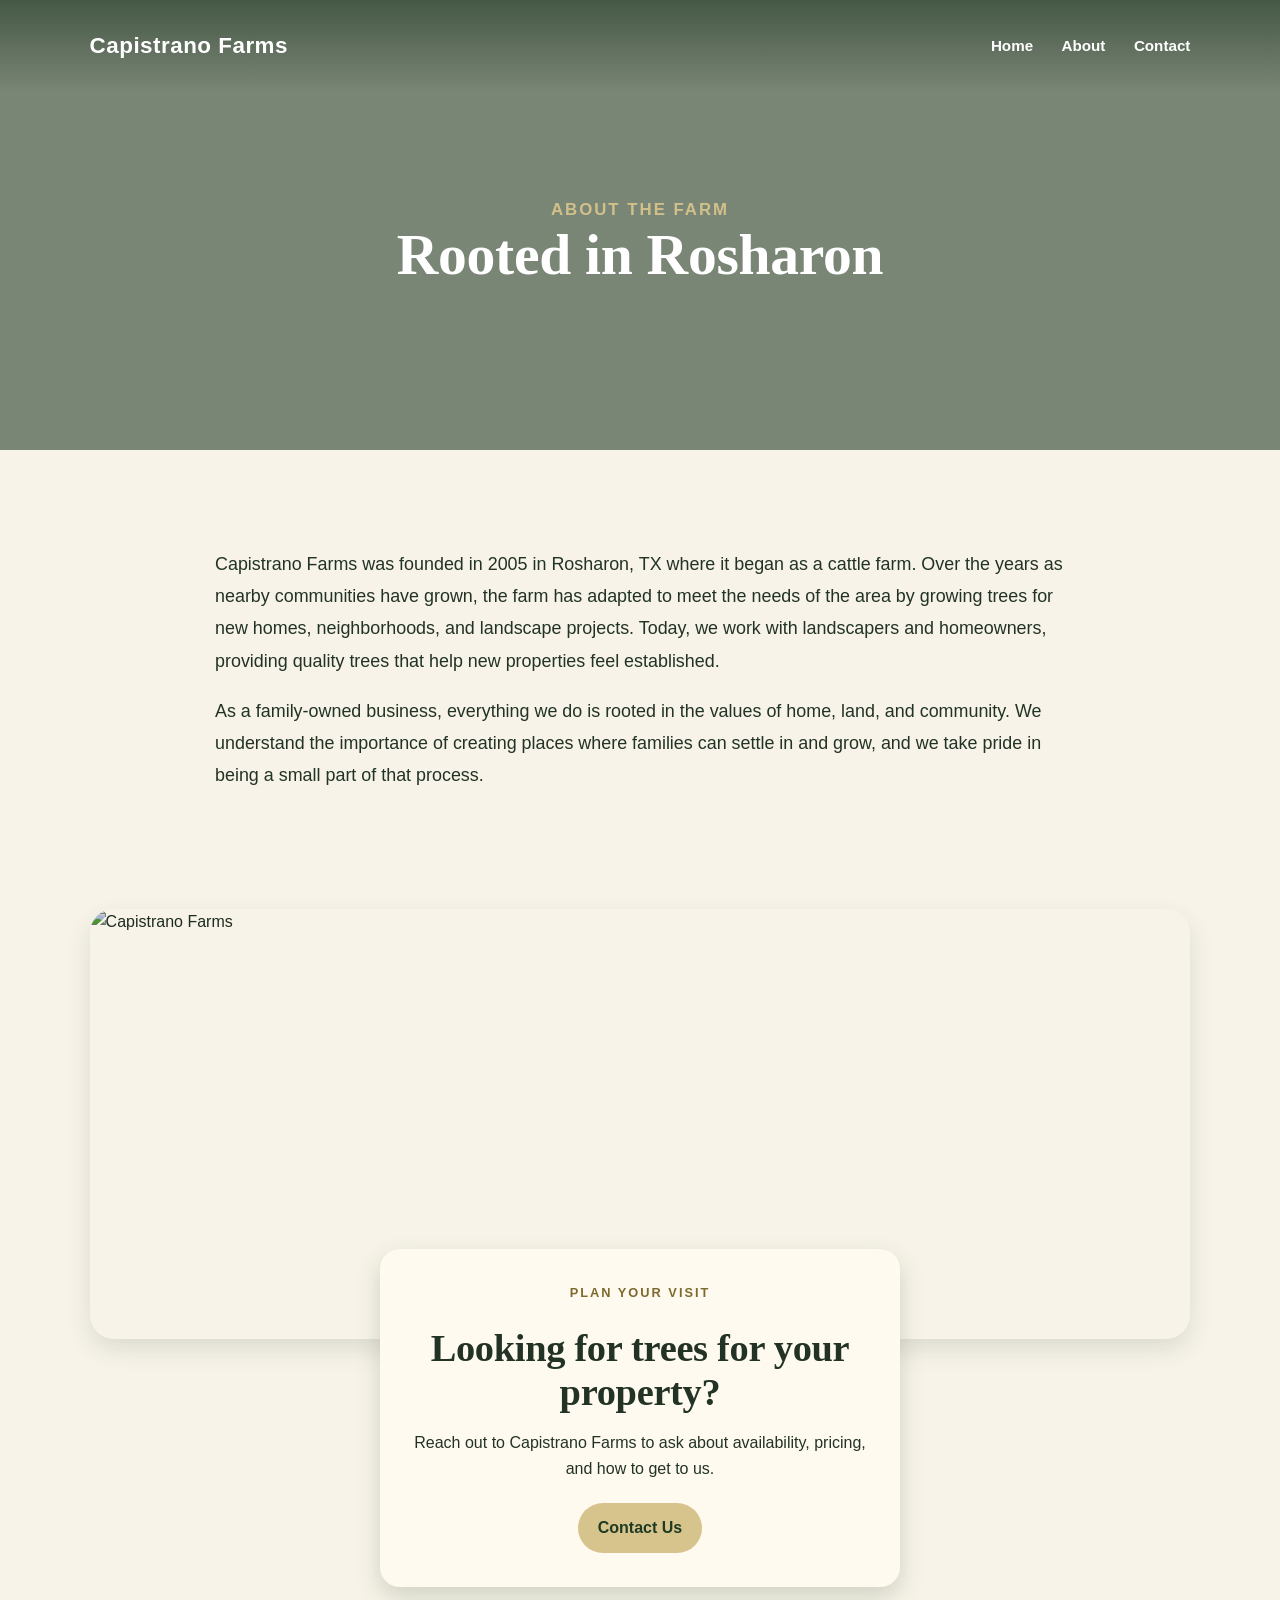
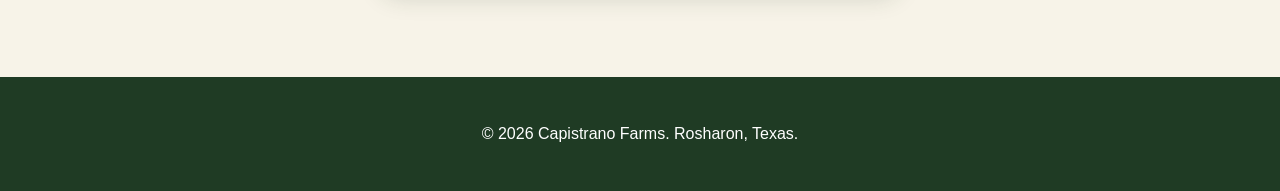
==== about.html @ 535dd47b "Addded pages and contact form" ====
<!doctype html>
<html lang="en">
  <head>
    <meta charset="UTF-8" />
    <meta name="viewport" content="width=device-width, initial-scale=1.0" />
    <title>Why Us | Capistrano Farms</title>
    <link rel="stylesheet" href="assets/css/style.css" />
  </head>

  <body>
    <section class="hero why-hero">
      <header class="site-header">
        <a href="index.html" class="logo">Capistrano Farms</a>

        <nav>
          <a href="index.html">Home</a>
          <a href="about.html">About</a>
          <a href="contact.html">Contact</a>
        </nav>
      </header>

      <div class="hero-content">
        <p class="eyebrow">About the Farm</p>
        <h1>Rooted in Rosharon</h1>
        <p></p>
      </div>
    </section>

    <section class="section">
      <div class="about-text">
        <p>
          Capistrano Farms was founded in 2005 in Rosharon, TX where it began as
          a cattle farm. Over the years as nearby communities have grown, the
          farm has adapted to meet the needs of the area by growing trees for
          new homes, neighborhoods, and landscape projects. Today, we work with
          landscapers and homeowners, providing quality trees that help new
          properties feel established.
        </p>

        <p>
          As a family-owned business, everything we do is rooted in the values
          of home, land, and community. We understand the importance of creating
          places where families can settle in and grow, and we take pride in
          being a small part of that process.
        </p>
      </div>
    </section>

    <section class="about-photo-cta">
      <img src="assets/images/B&B.jpg" alt="Capistrano Farms" />

      <div class="about-cta-card">
        <p class="eyebrow dark">Plan Your Visit</p>
        <h2>Looking for trees for your property?</h2>
        <p>
          Reach out to Capistrano Farms to ask about availability, pricing, and
          how to get to us.
        </p>
        <a href="contact.html" class="button primary">Contact Us</a>
      </div>
    </section>

    <footer>
      <p>© 2026 Capistrano Farms. Rosharon, Texas.</p>
    </footer>
  </body>
</html>
---- assets/css/style.css ----
* {
  box-sizing: border-box;
}

html {
  scroll-behavior: smooth;
}

body {
  margin: 0;
  font-family: "Inter", Arial, sans-serif;
  color: #223326;
  background: #f7f3e8;
  line-height: 1.6;
}

.site-header {
  position: absolute;
  top: 0;
  left: 0;
  width: 100%;
  z-index: 10;
  display: flex;
  justify-content: space-between;
  align-items: center;
  padding: 28px 7%;
  background: transparent;
}

.site-header::after {
  content: "";
  position: absolute;
  inset: 0;
  background: linear-gradient(rgba(18, 43, 23, 0.5), rgba(18, 43, 23, 0));
  z-index: -1;
}

.logo {
  color: white;
  text-decoration: none;
  font-size: 1.4rem;
  font-weight: 700;
  letter-spacing: 0.5px;
}

nav a {
  color: white;
  text-decoration: none;
  margin-left: 24px;
  font-weight: 700;
  font-size: 0.95rem;
}

nav a:hover {
  color: #d7c48c;
}

.hero {
  position: relative;
  min-height: 79vh;
  display: flex;
  justify-content: center;
  text-align: center;
  align-items: center;
  padding: 90px 7%;
  color: white;
  background:
    linear-gradient(90deg, rgba(18, 43, 23, 0.88), rgba(18, 43, 23, 0.55)),
    url("../images/Live\ Oak\ arch\ .jpg");
  background-size: cover;
  background-position: center;
}

.hero-content {
  max-width: 760px;
  margin: 0 auto;
}

.eyebrow {
  margin: 0 0 12px;
  text-transform: uppercase;
  letter-spacing: 2px;
  font-size: 0.8rem;
  font-weight: 800;
  color: #d7c48c;
}

.eyebrow.dark {
  color: #7d6a2e;
}

h1,
h2,
h3 {
  font-family: "Playfair Display", serif;
  line-height: 1.15;
  letter-spacing: -0.3px;
  margin-top: 0;
}

h1 {
  font-size: clamp(2.2rem, 5vw, 3.6rem);
  margin-bottom: 14px;
}

h2 {
  font-size: clamp(1.8rem, 3vw, 2.4rem);
  margin-bottom: 8px;
}

h3 {
  font-size: 1.25rem;
  color: #1f3b24;
}

.hero p {
  max-width: 520px;
  margin: 0 auto;
  font-size: 1.05rem;
  line-height: 1.5;
  opacity: 0.95;
}

.hero-buttons {
  display: flex;
  justify-content: center;
  flex-wrap: wrap;
  gap: 14px;
  margin-top: 28px;
}

.button {
  display: inline-block;
  padding: 12px 20px;
  border-radius: 999px;
  text-decoration: none;
  font-weight: 800;
  transition: 0.2s ease;
}

.button.primary {
  background: #d7c48c;
  color: #1f3b24;
}

.button.secondary {
  border: 2px solid white;
  color: white;
}

.button:hover {
  transform: translateY(-2px);
}

.section {
  padding: 80px 7%;
}

.section-intro {
  max-width: 640px;
  margin-bottom: 12px;
}

.cards {
  display: grid;
  grid-template-columns: repeat(3, 1fr);
  gap: 26px;
  margin-top: 40px;
}

.card {
  background: white;
  padding: 32px;
  border-radius: 18px;
  box-shadow: 0 18px 45px rgba(31, 59, 36, 0.12);
  border: 1px solid rgba(31, 59, 36, 0.08);
}

.card span {
  display: block;
  font-size: 2rem;
  margin-bottom: 14px;
}

.alt {
  background: #e7eadc;
}

.split {
  display: grid;
  grid-template-columns: 1fr 1fr;
  gap: 54px;
  align-items: center;
}

.checklist {
  list-style: none;
  margin: 0;
  background: white;
  padding: 34px;
  border-radius: 18px;
  box-shadow: 0 18px 45px rgba(31, 59, 36, 0.1);
}

.checklist li {
  margin-bottom: 16px;
  padding-left: 34px;
  position: relative;
  font-weight: 800;
}

.checklist li:last-child {
  margin-bottom: 0;
}

.checklist li::before {
  content: "✓";
  position: absolute;
  left: 0;
  top: -2px;
  width: 24px;
  height: 24px;
  background: #1f3b24;
  color: white;
  border-radius: 50%;
  text-align: center;
  font-size: 0.85rem;
}

.cta-banner {
  margin: 60px 4%;
  padding: 56px;
  border-radius: 24px;
  text-align: center;
  color: white;
  background: linear-gradient(135deg, #1f3b24, #375f3a);
}

.cta-banner p {
  margin-bottom: 26px;
}

.cta-banner h2 {
  color: white;
}

.contact {
  text-align: center;
}

.contact h2 {
  font-size: 3rem;
  margin-bottom: 10px;
}

.contact p {
  max-width: 700px;
  margin-left: auto;
  margin-right: auto;
}

.contact-box {
  display: inline-block;
  margin-top: 28px;
  padding: 32px 44px;
  background: white;
  border-radius: 18px;
  text-align: left;
  box-shadow: 0 18px 45px rgba(31, 59, 36, 0.12);
}

.contact-box p {
  margin: 10px 0;
}

footer {
  padding: 28px 7%;
  background: #1f3b24;
  color: white;
  text-align: center;
}

/*Contact Page */
.contact-hero {
  min-height: 65vh;
  display: flex;
  background:
    linear-gradient(rgba(18, 43, 23, 0.55), rgba(18, 43, 23, 0.55)),
    url("../images/Live\ Oak\ and\ Flowers.jpg");
  background-size: cover;
  background-position: center;
}

.contact-form {
  max-width: 620px;
  margin: 34px auto 0;
  padding: 32px;
  background: white;
  border-radius: 18px;
  text-align: left;
  box-shadow: 0 18px 45px rgba(31, 59, 36, 0.12);
}

.form-row {
  margin-bottom: 18px;
}

.form-row label {
  display: block;
  margin-bottom: 6px;
  font-weight: 700;
  color: #1f3b24;
}

.form-row input,
.form-row textarea {
  width: 100%;
  padding: 13px 14px;
  border: 1px solid rgba(31, 59, 36, 0.25);
  border-radius: 10px;
  font-family: inherit;
  font-size: 1rem;
}

.form-row input:focus,
.form-row textarea:focus {
  outline: none;
  border-color: #1f3b24;
}

/* Us Page */
.hero.why-hero {
  min-height: 50vh;
  padding: 120px 7% 70px;
  background:
    linear-gradient(rgba(18, 43, 23, 0.55), rgba(18, 43, 23, 0.55)),
    url("../images/Live\ Oak.jpg");
  background-size: cover;
  background-position: center;
}

.about-text {
  max-width: 850px;
  margin: 0 auto;
  text-align: left;
  font-size: 1.12rem;
  line-height: 1.8;
}

.about-photo-cta {
  margin: 20px 7% 90px;
  position: relative;
}

.about-photo-cta img {
  width: 100%;
  height: 430px;
  object-fit: cover;
  border-radius: 24px;
  display: block;
  box-shadow: 0 10px 25px rgba(31, 59, 36, 0.12);
  filter: brightness(0.85) saturate(0.95);
}

.about-cta-card {
  max-width: 520px;
  margin: -90px auto 0;
  position: relative;
  padding: 34px;
  background: #fffaf0;
  border-radius: 20px;
  text-align: center;
  box-shadow: 0 10px 25px rgba(31, 59, 36, 0.18);
}

.about-cta-card h2 {
  margin-bottom: 10px;
}

.about-cta-card p {
  margin-bottom: 22px;
}

@media (max-width: 800px) {
  /* Layout */
  .site-header {
    flex-direction: column;
    gap: 14px;
  }

  nav a {
    margin: 0 8px;
  }

  .hero {
    min-height: auto;
    padding: 80px 7%;
  }

  .cards,
  .split {
    grid-template-columns: 1fr;
  }

  .cta-banner {
    margin: 0;
    border-radius: 0;
    padding: 48px 7%;
  }

  .contact-box {
    width: 100%;
  }

  .about-photo-cta img {
    height: 320px;
  }

  .about-cta-card {
    margin-top: -60px;
    padding: 28px;
  }

  /* Typography */
  h1 {
    font-size: 2.4rem;
  }

  .hero p {
    font-size: 1rem;
  }

  .section-intro {
    font-size: 1rem;
  }

  /* Spacing */
  .hero-buttons {
    margin-top: 24px;
  }

  .section {
    padding: 60px 7%;
  }
}
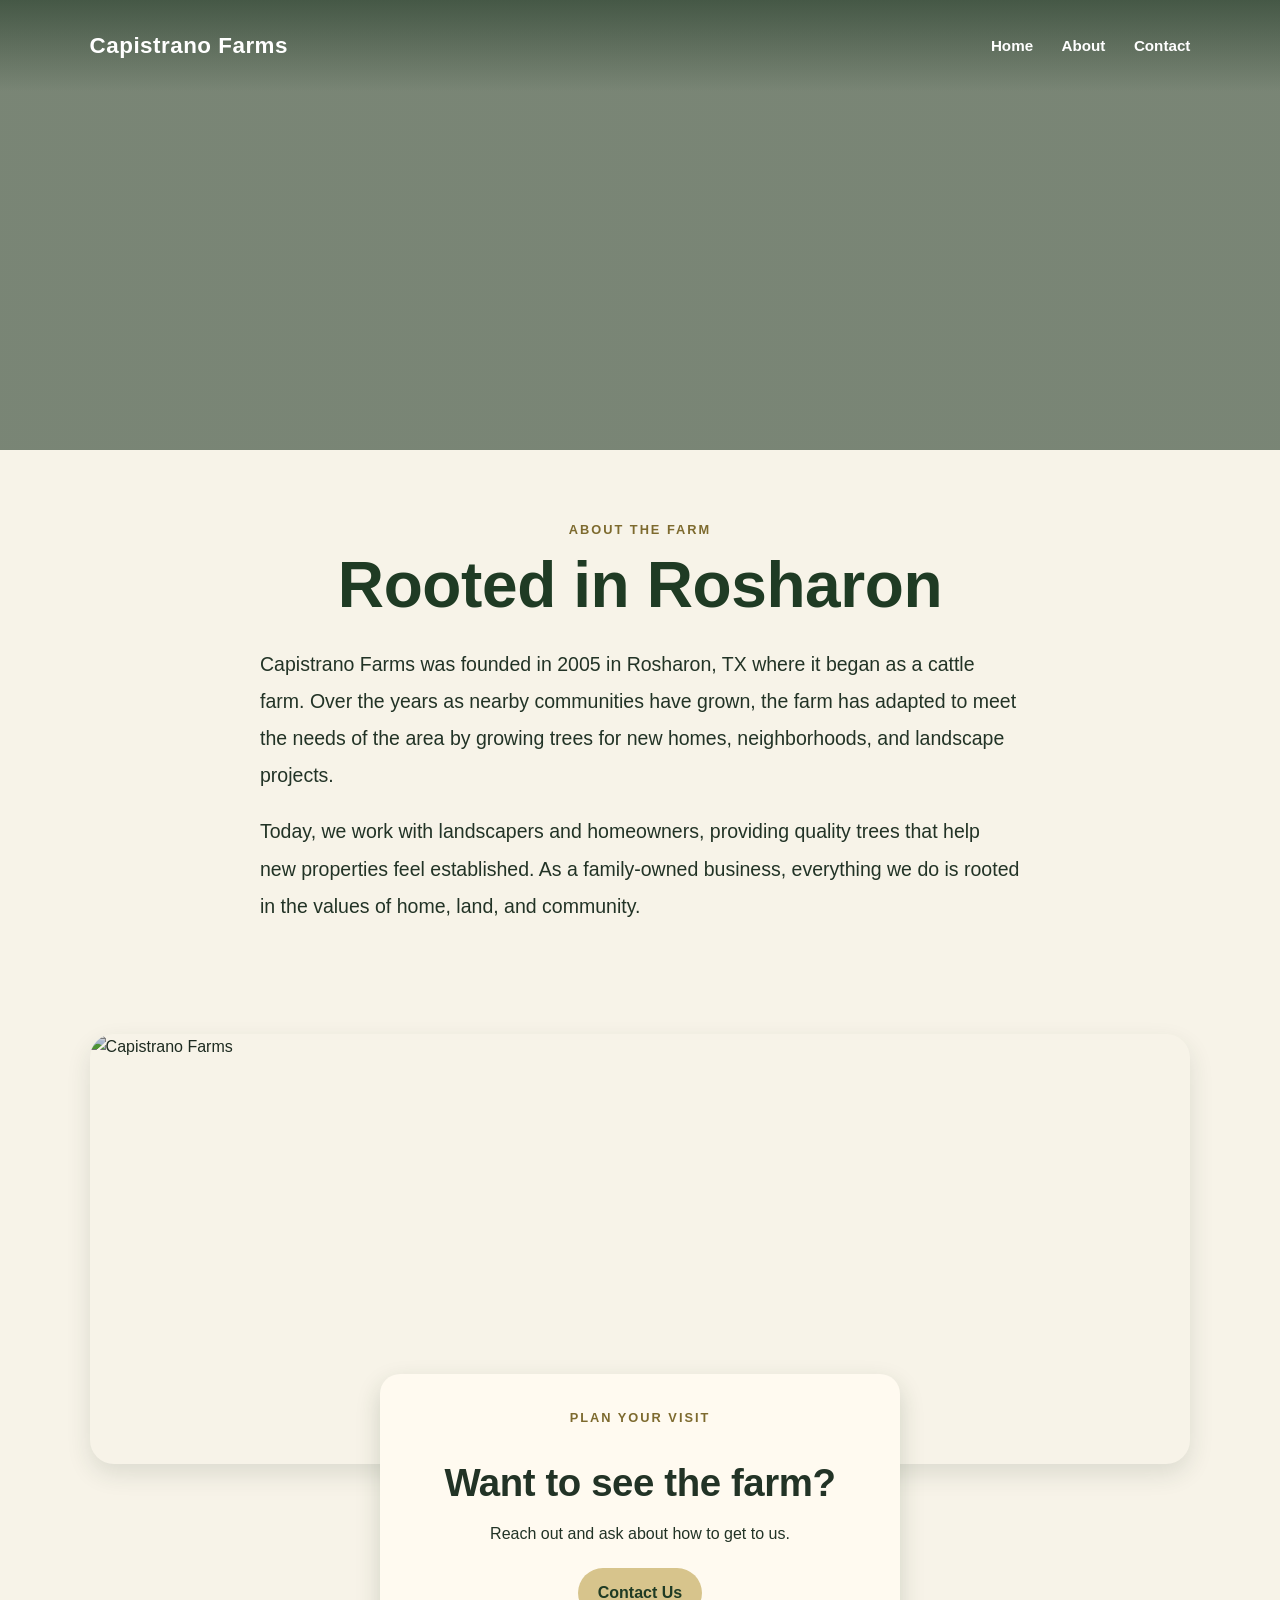
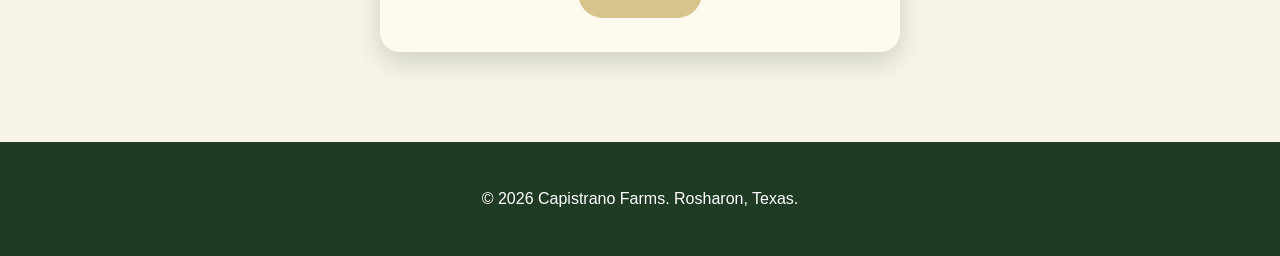
==== commit 5bbebe44: "Fixed pages and mobil" ====
--- a/about.html
+++ b/about.html
@@ -18,30 +18,26 @@
           <a href="contact.html">Contact</a>
         </nav>
       </header>
-
-      <div class="hero-content">
-        <p class="eyebrow">About the Farm</p>
-        <h1>Rooted in Rosharon</h1>
-        <p></p>
-      </div>
     </section>
 
-    <section class="section">
+    <section class="section about-intro">
+      <p class="eyebrow dark">About the Farm</p>
+
+      <h1>Rooted in Rosharon</h1>
+
       <div class="about-text">
         <p>
           Capistrano Farms was founded in 2005 in Rosharon, TX where it began as
           a cattle farm. Over the years as nearby communities have grown, the
           farm has adapted to meet the needs of the area by growing trees for
-          new homes, neighborhoods, and landscape projects. Today, we work with
-          landscapers and homeowners, providing quality trees that help new
-          properties feel established.
+          new homes, neighborhoods, and landscape projects.
         </p>
 
         <p>
-          As a family-owned business, everything we do is rooted in the values
-          of home, land, and community. We understand the importance of creating
-          places where families can settle in and grow, and we take pride in
-          being a small part of that process.
+          Today, we work with landscapers and homeowners, providing quality
+          trees that help new properties feel established. As a family-owned
+          business, everything we do is rooted in the values of home, land, and
+          community.
         </p>
       </div>
     </section>
@@ -51,11 +47,8 @@
 
       <div class="about-cta-card">
         <p class="eyebrow dark">Plan Your Visit</p>
-        <h2>Looking for trees for your property?</h2>
-        <p>
-          Reach out to Capistrano Farms to ask about availability, pricing, and
-          how to get to us.
-        </p>
+        <h2>Want to see the farm?</h2>
+        <p>Reach out and ask about how to get to us.</p>
         <a href="contact.html" class="button primary">Contact Us</a>
       </div>
     </section>
--- a/assets/css/style.css
+++ b/assets/css/style.css
@@ -57,22 +57,19 @@
 
 .hero {
   position: relative;
-  min-height: 79vh;
-  display: flex;
-  justify-content: center;
-  text-align: center;
-  align-items: center;
-  padding: 90px 7%;
+  height: 20vh;
+  min-height: 180px;
+  padding: 0 7%;
   color: white;
   background:
-    linear-gradient(90deg, rgba(18, 43, 23, 0.88), rgba(18, 43, 23, 0.55)),
-    url("../images/Live\ Oak\ arch\ .jpg");
+    linear-gradient(rgba(18, 43, 23, 0.25), rgba(18, 43, 23, 0.25)),
+    url("../images/Live Oak arch .jpg");
   background-size: cover;
-  background-position: center;
+  background-position: center 85%;
 }
 
 .hero-content {
-  max-width: 760px;
+  max-width: 860px;
   margin: 0 auto;
 }
 
@@ -92,15 +89,15 @@
 h1,
 h2,
 h3 {
-  font-family: "Playfair Display", serif;
+  font-family: "Inter", Arial, sans-serif;
   line-height: 1.15;
-  letter-spacing: -0.3px;
-  margin-top: 0;
+  letter-spacing: -0.4px;
+  font-weight: 800;
 }
 
 h1 {
-  font-size: clamp(2.2rem, 5vw, 3.6rem);
-  margin-bottom: 14px;
+  font-size: clamp(3.4rem, 6vw, 5.8rem);
+  margin-bottom: 18px;
 }
 
 h2 {
@@ -114,11 +111,10 @@
 }
 
 .hero p {
-  max-width: 520px;
+  max-width: 680px;
   margin: 0 auto;
-  font-size: 1.05rem;
-  line-height: 1.5;
-  opacity: 0.95;
+  font-size: 1.15rem;
+  line-height: 1.6;
 }
 
 .hero-buttons {
@@ -228,7 +224,7 @@
 }
 
 .cta-banner {
-  margin: 60px 4%;
+  margin: 20px 4% 40px;
   padding: 56px;
   border-radius: 24px;
   text-align: center;
@@ -278,6 +274,34 @@
   background: #1f3b24;
   color: white;
   text-align: center;
+}
+
+.nursery-intro {
+  padding: 64px 7% 70px;
+  text-align: center;
+  background: #f7f3e8;
+}
+
+.nursery-intro h1 {
+  max-width: 760px;
+  margin: 0 auto 18px;
+  font-size: clamp(2.5rem, 5vw, 4.2rem);
+  color: #1f3b24;
+}
+
+.nursery-intro p {
+  max-width: 680px;
+  margin: 0 auto;
+  font-size: 1.05rem;
+}
+
+.nursery-intro .hero-buttons {
+  margin-top: 28px;
+}
+
+.dark-button {
+  border: 2px solid #1f3b24;
+  color: #1f3b24;
 }
 
 /*Contact Page */
@@ -328,23 +352,18 @@
   border-color: #1f3b24;
 }
 
-/* Us Page */
+/* About Page */
 .hero.why-hero {
   min-height: 50vh;
+  display: flex;
+  align-items: center;
+  justify-content: center;
   padding: 120px 7% 70px;
   background:
     linear-gradient(rgba(18, 43, 23, 0.55), rgba(18, 43, 23, 0.55)),
     url("../images/Live\ Oak.jpg");
   background-size: cover;
   background-position: center;
-}
-
-.about-text {
-  max-width: 850px;
-  margin: 0 auto;
-  text-align: left;
-  font-size: 1.12rem;
-  line-height: 1.8;
 }
 
 .about-photo-cta {
@@ -381,20 +400,93 @@
   margin-bottom: 22px;
 }
 
-@media (max-width: 800px) {
-  /* Layout */
+.about-intro {
+  text-align: center;
+  padding: 70px 7%;
+}
+
+.about-intro h1 {
+  margin: 10px 0 26px;
+  color: #1f3b24;
+  font-size: clamp(2.8rem, 5vw, 4.6rem);
+  line-height: 1.05;
+}
+
+.about-text {
+  max-width: 760px;
+  margin: 0 auto;
+  text-align: left;
+  font-size: 1.22rem;
+  line-height: 1.9;
+}
+
+@media (max-width: 600px) {
   .site-header {
-    flex-direction: column;
-    gap: 14px;
+    padding: 18px 5%;
+    gap: 10px;
+  }
+
+  .logo {
+    font-size: 1.4rem;
+  }
+
+  nav {
+    display: flex;
+    justify-content: center;
+    gap: 18px;
+    flex-wrap: wrap;
   }
 
   nav a {
-    margin: 0 8px;
+    margin: 0;
+    font-size: 0.9rem;
   }
 
   .hero {
-    min-height: auto;
-    padding: 80px 7%;
+    height: 28vh;
+    min-height: 220px;
+    padding: 0 6%;
+    background-position: center;
+  }
+
+  .eyebrow {
+    font-size: 0.7rem;
+    letter-spacing: 3px;
+    margin-bottom: 10px;
+  }
+
+  h1 {
+    font-size: 2.7rem;
+    line-height: 1;
+  }
+
+  .hero p {
+    max-width: 340px;
+    font-size: 1.05rem;
+    line-height: 1.45;
+  }
+
+  .hero-buttons {
+    flex-direction: row;
+    justify-content: center;
+    gap: 12px;
+    margin-top: 28px;
+  }
+
+  .button {
+    width: auto;
+    max-width: none;
+    padding: 12px 18px;
+    font-size: 0.9rem;
+    text-align: center;
+  }
+
+  .section {
+    padding: 56px 7%;
+  }
+
+  h2 {
+    font-size: 2.35rem;
   }
 
   .cards,
@@ -402,44 +494,14 @@
     grid-template-columns: 1fr;
   }
 
-  .cta-banner {
-    margin: 0;
-    border-radius: 0;
-    padding: 48px 7%;
-  }
-
+  .cards {
+    gap: 18px;
+  }
+
+  .card,
+  .checklist,
+  .contact-form,
   .contact-box {
-    width: 100%;
-  }
-
-  .about-photo-cta img {
-    height: 320px;
-  }
-
-  .about-cta-card {
-    margin-top: -60px;
-    padding: 28px;
-  }
-
-  /* Typography */
-  h1 {
-    font-size: 2.4rem;
-  }
-
-  .hero p {
-    font-size: 1rem;
-  }
-
-  .section-intro {
-    font-size: 1rem;
-  }
-
-  /* Spacing */
-  .hero-buttons {
-    margin-top: 24px;
-  }
-
-  .section {
-    padding: 60px 7%;
-  }
-}
+    padding: 24px;
+  }
+}
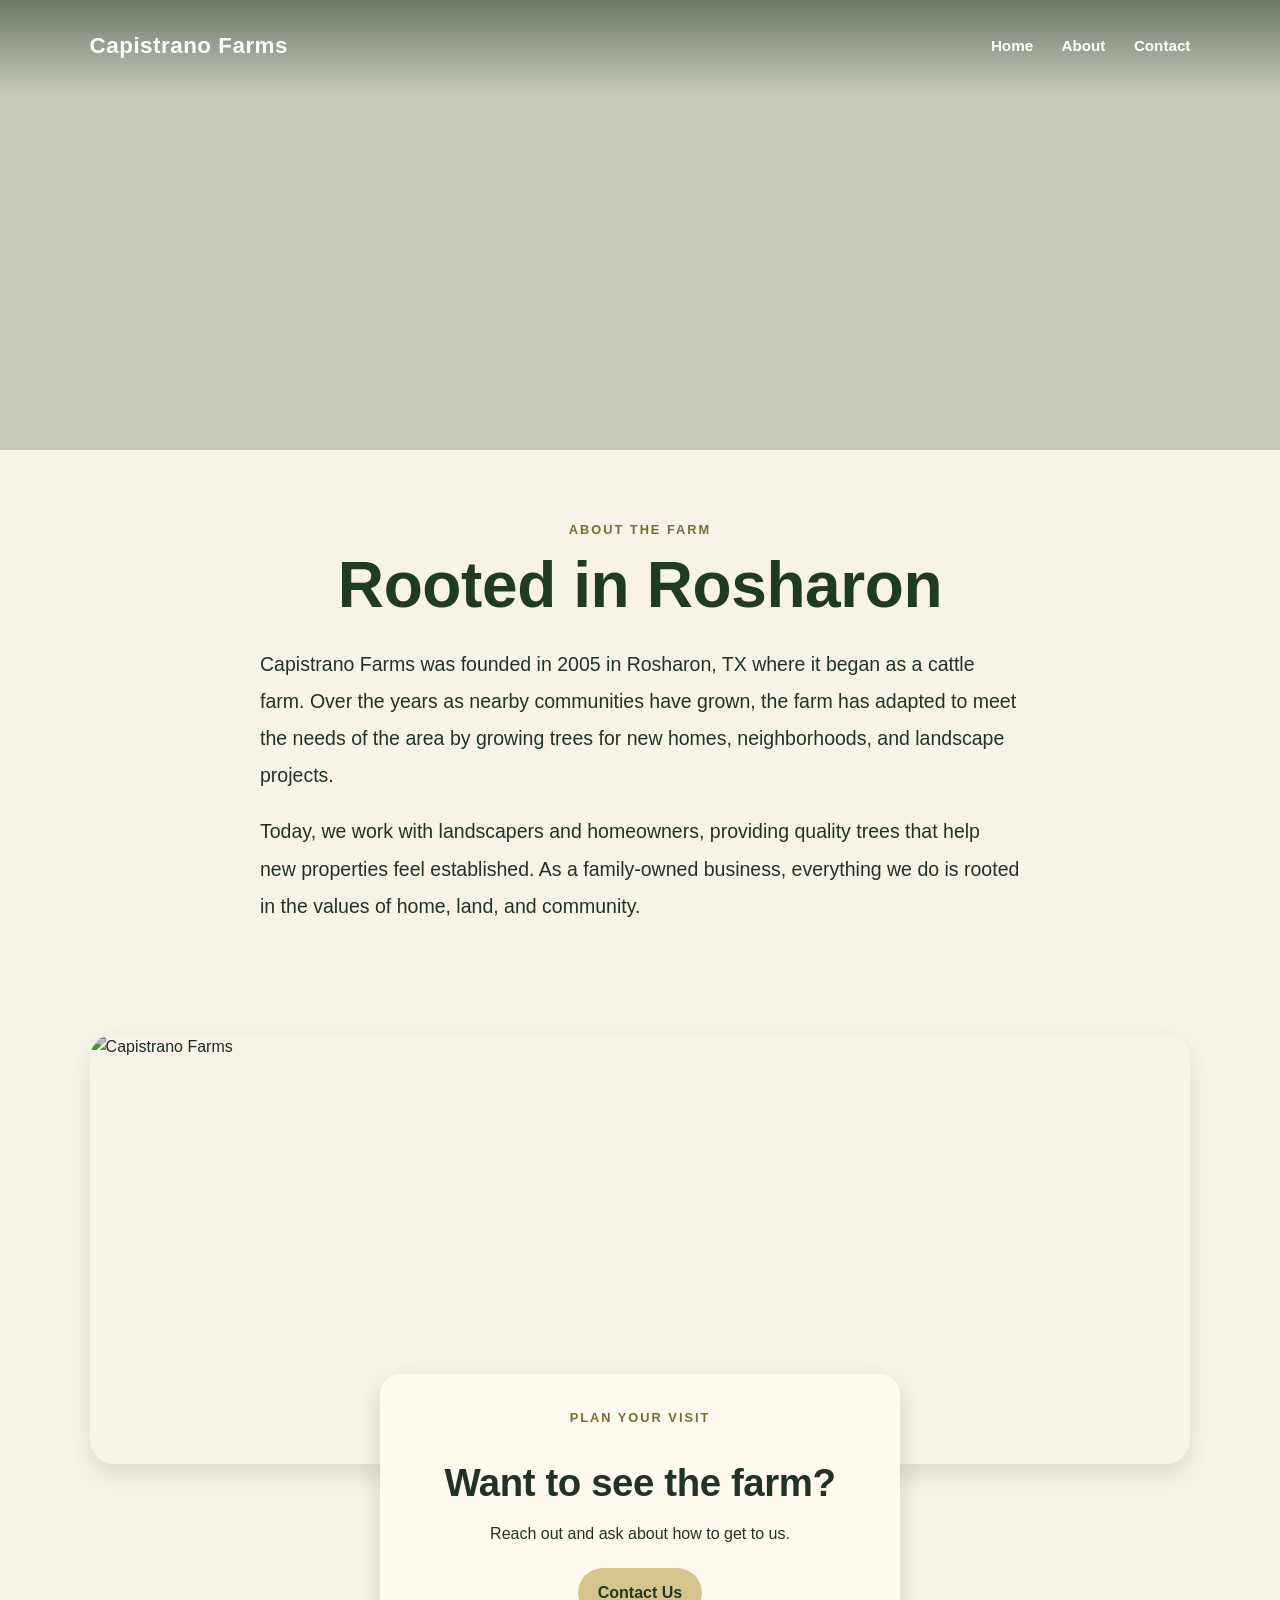
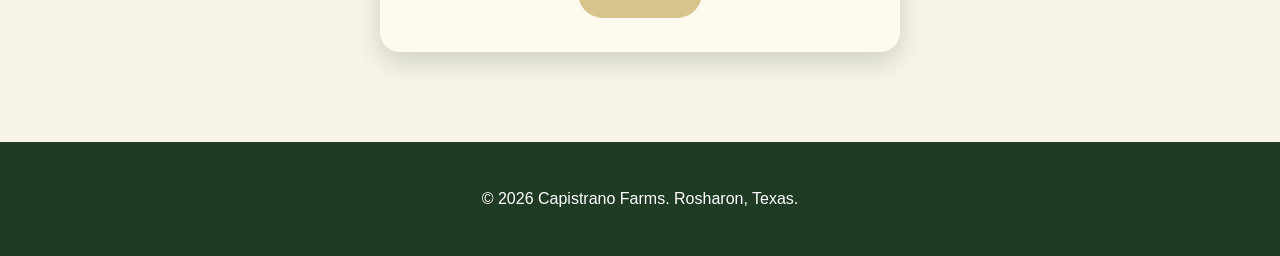
==== commit db8ce932: "added canonical tags" ====
--- a/about.html
+++ b/about.html
@@ -4,6 +4,8 @@
     <meta charset="UTF-8" />
     <meta name="viewport" content="width=device-width, initial-scale=1.0" />
     <title>Why Us | Capistrano Farms</title>
+    <link rel="canonical" href="https://capistranofarm.com/about.html" />
+    <meta property="og:url" content="https://capistranofarm.com/about.html" />
     <link rel="stylesheet" href="assets/css/style.css" />
   </head>
 
--- a/assets/css/style.css
+++ b/assets/css/style.css
@@ -309,7 +309,7 @@
   min-height: 65vh;
   display: flex;
   background:
-    linear-gradient(rgba(18, 43, 23, 0.55), rgba(18, 43, 23, 0.55)),
+    linear-gradient(rgba(18, 43, 23, 0.22), rgba(18, 43, 23, 0.22)),
     url("../images/Live\ Oak\ and\ Flowers.jpg");
   background-size: cover;
   background-position: center;
@@ -360,7 +360,7 @@
   justify-content: center;
   padding: 120px 7% 70px;
   background:
-    linear-gradient(rgba(18, 43, 23, 0.55), rgba(18, 43, 23, 0.55)),
+    linear-gradient(rgba(18, 43, 23, 0.22), rgba(18, 43, 23, 0.22)),
     url("../images/Live\ Oak.jpg");
   background-size: cover;
   background-position: center;
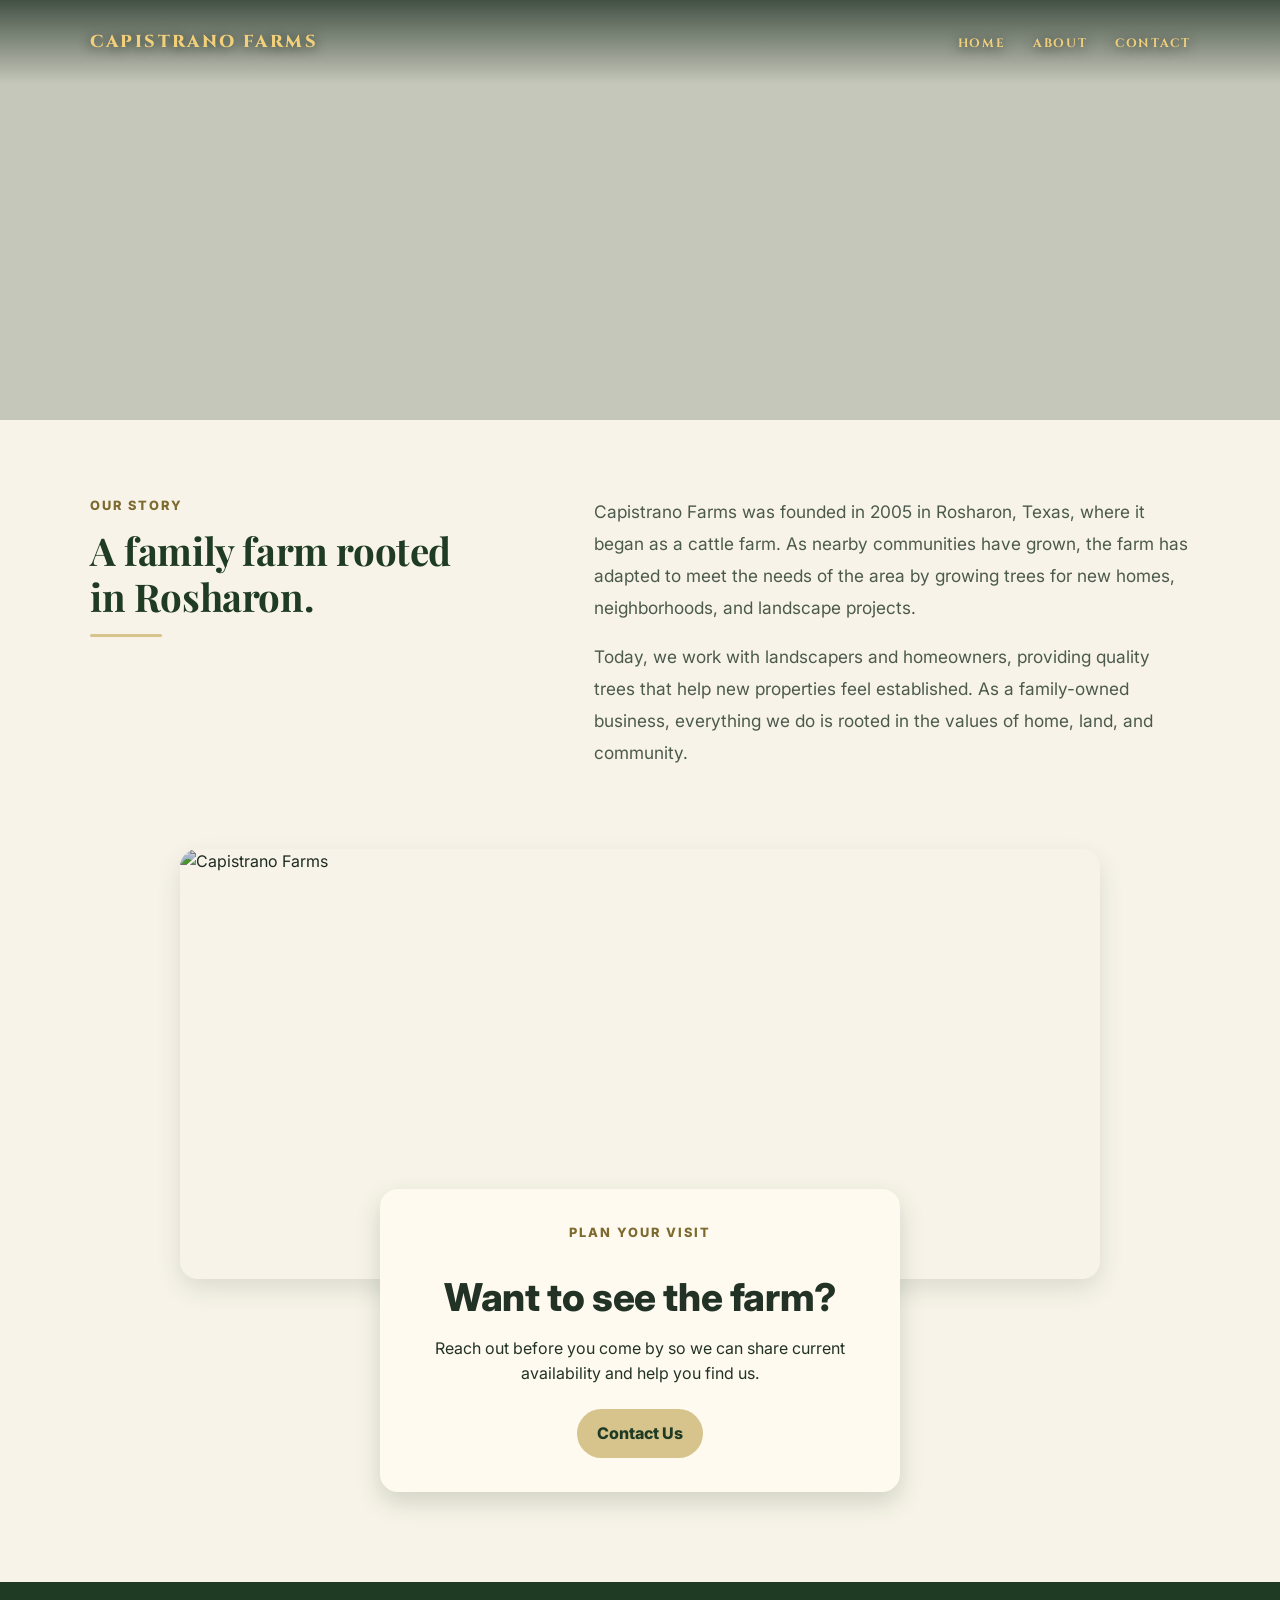
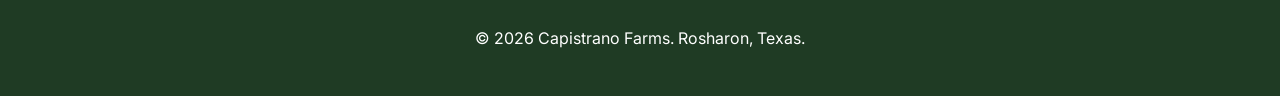
==== commit 6de402d4: "Polish site design and add logo" ====
--- a/about.html
+++ b/about.html
@@ -7,6 +7,10 @@
     <link rel="canonical" href="https://capistranofarm.com/about.html" />
     <meta property="og:url" content="https://capistranofarm.com/about.html" />
     <link rel="stylesheet" href="assets/css/style.css" />
+    <link
+      href="https://fonts.googleapis.com/css2?family=Cinzel:wght@600;700;800&family=Playfair+Display:wght@600;700&family=Inter:wght@400;500;600;700;800&display=swap"
+      rel="stylesheet"
+    />
   </head>
 
   <body>
@@ -23,24 +27,27 @@
     </section>
 
     <section class="section about-intro">
-      <p class="eyebrow dark">About the Farm</p>
+      <div class="about-intro-grid">
+        <div>
+          <p class="eyebrow dark">Our Story</p>
+          <h2>A family farm rooted in Rosharon.</h2>
+        </div>
 
-      <h1>Rooted in Rosharon</h1>
+        <div class="about-text">
+          <p>
+            Capistrano Farms was founded in 2005 in Rosharon, Texas, where it
+            began as a cattle farm. As nearby communities have grown, the farm
+            has adapted to meet the needs of the area by growing trees for new
+            homes, neighborhoods, and landscape projects.
+          </p>
 
-      <div class="about-text">
-        <p>
-          Capistrano Farms was founded in 2005 in Rosharon, TX where it began as
-          a cattle farm. Over the years as nearby communities have grown, the
-          farm has adapted to meet the needs of the area by growing trees for
-          new homes, neighborhoods, and landscape projects.
-        </p>
-
-        <p>
-          Today, we work with landscapers and homeowners, providing quality
-          trees that help new properties feel established. As a family-owned
-          business, everything we do is rooted in the values of home, land, and
-          community.
-        </p>
+          <p>
+            Today, we work with landscapers and homeowners, providing quality
+            trees that help new properties feel established. As a family-owned
+            business, everything we do is rooted in the values of home, land,
+            and community.
+          </p>
+        </div>
       </div>
     </section>
 
@@ -50,7 +57,10 @@
       <div class="about-cta-card">
         <p class="eyebrow dark">Plan Your Visit</p>
         <h2>Want to see the farm?</h2>
-        <p>Reach out and ask about how to get to us.</p>
+        <p>
+          Reach out before you come by so we can share current availability and
+          help you find us.
+        </p>
         <a href="contact.html" class="button primary">Contact Us</a>
       </div>
     </section>
--- a/assets/css/style.css
+++ b/assets/css/style.css
@@ -1,3 +1,6 @@
+/* =========================
+   Base
+========================= */
 * {
   box-sizing: border-box;
 }
@@ -13,6 +16,10 @@
   background: #f7f3e8;
   line-height: 1.6;
 }
+
+/* =========================
+   Shared Typography
+========================= */
 
 .site-header {
   position: absolute;
@@ -31,46 +38,56 @@
   content: "";
   position: absolute;
   inset: 0;
-  background: linear-gradient(rgba(18, 43, 23, 0.5), rgba(18, 43, 23, 0));
+  background: linear-gradient(rgba(5, 25, 12, 0.68), rgba(5, 25, 12, 0));
   z-index: -1;
 }
 
 .logo {
-  color: white;
+  display: inline-flex;
+  align-items: center;
+  color: #f2cf7a;
   text-decoration: none;
-  font-size: 1.4rem;
-  font-weight: 700;
-  letter-spacing: 0.5px;
+  text-transform: uppercase;
+  font-family: "Cinzel", Georgia, serif;
+  font-size: 1.08rem;
+  font-weight: 800;
+  letter-spacing: 2.4px;
+  text-shadow: 0 2px 12px rgba(4, 18, 8, 0.78);
+}
+
+.logo img {
+  display: block;
+  max-height: 58px;
+  width: auto;
 }
 
 nav a {
-  color: white;
+  color: #f2cf7a;
   text-decoration: none;
   margin-left: 24px;
+  text-transform: uppercase;
+  font-family: "Cinzel", Georgia, serif;
+  letter-spacing: 1.6px;
   font-weight: 700;
-  font-size: 0.95rem;
+  font-size: 0.76rem;
+  text-shadow: 0 2px 12px rgba(4, 18, 8, 0.78);
 }
 
 nav a:hover {
-  color: #d7c48c;
+  color: #fff4d2;
 }
 
 .hero {
   position: relative;
-  height: 20vh;
-  min-height: 180px;
+  height: 26vh;
+  min-height: 420px;
   padding: 0 7%;
   color: white;
   background:
-    linear-gradient(rgba(18, 43, 23, 0.25), rgba(18, 43, 23, 0.25)),
+    linear-gradient(rgba(18, 43, 23, 0.15), rgba(18, 43, 23, 0.15)),
     url("../images/Live Oak arch .jpg");
   background-size: cover;
-  background-position: center 85%;
-}
-
-.hero-content {
-  max-width: 860px;
-  margin: 0 auto;
+  background-position: center 80%;
 }
 
 .eyebrow {
@@ -110,12 +127,9 @@
   color: #1f3b24;
 }
 
-.hero p {
-  max-width: 680px;
-  margin: 0 auto;
-  font-size: 1.15rem;
-  line-height: 1.6;
-}
+/* =========================
+   Shared Components
+========================= */
 
 .hero-buttons {
   display: flex;
@@ -157,25 +171,60 @@
   margin-bottom: 12px;
 }
 
-.cards {
-  display: grid;
-  grid-template-columns: repeat(3, 1fr);
-  gap: 26px;
-  margin-top: 40px;
-}
-
-.card {
-  background: white;
-  padding: 32px;
-  border-radius: 18px;
-  box-shadow: 0 18px 45px rgba(31, 59, 36, 0.12);
-  border: 1px solid rgba(31, 59, 36, 0.08);
-}
-
-.card span {
-  display: block;
-  font-size: 2rem;
-  margin-bottom: 14px;
+.quote-section {
+  padding: 58px 7% 64px;
+  background: #f7f3e8;
+  border-top: 1px solid rgba(31, 59, 36, 0.08);
+  border-bottom: 1px solid rgba(31, 59, 36, 0.08);
+  text-align: center;
+}
+
+.quote-content {
+  max-width: 760px;
+  margin: 0 auto;
+}
+
+.quote-section blockquote {
+  margin: 0;
+  font-family: "Cormorant Garamond", Georgia, serif;
+  font-size: clamp(1.7rem, 2.6vw, 2.4rem);
+  font-style: italic;
+  line-height: 1.3;
+  font-weight: 600;
+  letter-spacing: 0;
+  color: #1f3b24;
+  position: relative;
+  display: inline-block;
+  padding: 0 42px;
+}
+
+.quote-section blockquote::before,
+.quote-section blockquote::after {
+  position: absolute;
+  font-size: 3rem;
+  color: #cbb67a;
+  font-family: Georgia, serif;
+  line-height: 1;
+}
+
+.quote-section blockquote::before {
+  content: "“";
+  left: 0;
+  top: 26%;
+}
+
+.quote-section blockquote::after {
+  content: "”";
+  right: 0;
+  top: 72%;
+}
+
+.quote-author {
+  margin: 16px 0 0;
+  font-size: 0.74rem;
+  letter-spacing: 2.5px;
+  text-transform: uppercase;
+  color: #8b7740;
 }
 
 .alt {
@@ -185,11 +234,12 @@
 .split {
   display: grid;
   grid-template-columns: 1fr 1fr;
-  gap: 54px;
+  gap: 80px;
   align-items: center;
 }
 
 .checklist {
+  max-width: 620px;
   list-style: none;
   margin: 0;
   background: white;
@@ -223,30 +273,14 @@
   font-size: 0.85rem;
 }
 
-.cta-banner {
-  margin: 20px 4% 40px;
-  padding: 56px;
-  border-radius: 24px;
-  text-align: center;
-  color: white;
-  background: linear-gradient(135deg, #1f3b24, #375f3a);
-}
-
-.cta-banner p {
-  margin-bottom: 26px;
-}
-
-.cta-banner h2 {
-  color: white;
-}
-
 .contact {
+  padding-top: 56px;
   text-align: center;
 }
 
 .contact h2 {
   font-size: 3rem;
-  margin-bottom: 10px;
+  margin: 0 0 10px;
 }
 
 .contact p {
@@ -256,9 +290,10 @@
 }
 
 .contact-box {
-  display: inline-block;
-  margin-top: 28px;
-  padding: 32px 44px;
+  width: fit-content;
+  max-width: 520px;
+  margin: 28px auto 0;
+  padding: 30px 38px;
   background: white;
   border-radius: 18px;
   text-align: left;
@@ -266,7 +301,13 @@
 }
 
 .contact-box p {
-  margin: 10px 0;
+  margin: 0 0 14px;
+}
+
+.contact-box .button {
+  display: block;
+  width: fit-content;
+  margin: 12px auto 0;
 }
 
 footer {
@@ -276,43 +317,89 @@
   text-align: center;
 }
 
+/* =========================
+   Home Page
+========================= */
+
 .nursery-intro {
-  padding: 64px 7% 70px;
+  padding: 48px 7% 60px;
   text-align: center;
   background: #f7f3e8;
 }
 
+.nursery-intro .eyebrow {
+  margin-bottom: 18px;
+  font-size: 0.78rem;
+  letter-spacing: 3px;
+}
+
 .nursery-intro h1 {
   max-width: 760px;
-  margin: 0 auto 18px;
-  font-size: clamp(2.5rem, 5vw, 4.2rem);
+  margin: 0 auto 16px;
+  font-size: clamp(2.4rem, 4vw, 3.8rem);
+  line-height: 1.08;
   color: #1f3b24;
 }
 
 .nursery-intro p {
-  max-width: 680px;
+  max-width: 840px;
   margin: 0 auto;
-  font-size: 1.05rem;
+  font-size: 1.12rem;
+  line-height: 1.6;
+  color: #4c5a4c;
 }
 
 .nursery-intro .hero-buttons {
-  margin-top: 28px;
-}
-
-.dark-button {
+  margin-top: 22px;
+}
+
+.button.secondary.dark-button {
   border: 2px solid #1f3b24;
   color: #1f3b24;
 }
 
-/*Contact Page */
+/* =========================
+   Contact Page
+========================= */
 .contact-hero {
-  min-height: 65vh;
-  display: flex;
+  min-height: 420px;
   background:
     linear-gradient(rgba(18, 43, 23, 0.22), rgba(18, 43, 23, 0.22)),
     url("../images/Live\ Oak\ and\ Flowers.jpg");
   background-size: cover;
   background-position: center;
+}
+
+.contact-page {
+  padding: 72px 7% 86px;
+  background: #f7f3e8;
+}
+
+.contact-page-header {
+  max-width: 720px;
+  margin: 0 auto 34px;
+}
+
+.contact-page-header h2 {
+  margin: 0 0 12px;
+  color: #1f3b24;
+  font-size: clamp(2rem, 4vw, 2.7rem);
+}
+
+.contact-page-header p:last-child {
+  margin-top: 0;
+  color: #4c5a4c;
+  font-size: 1.08rem;
+  line-height: 1.75;
+}
+
+.contact-layout {
+  display: grid;
+  grid-template-columns: minmax(0, 1.08fr) minmax(280px, 0.92fr);
+  gap: 28px;
+  align-items: stretch;
+  max-width: 1080px;
+  margin: 0 auto;
 }
 
 .contact-form {
@@ -325,6 +412,18 @@
   box-shadow: 0 18px 45px rgba(31, 59, 36, 0.12);
 }
 
+.contact-page .contact-form,
+.contact-page .contact-box {
+  width: 100%;
+  max-width: none;
+  margin: 0;
+  padding: 34px;
+}
+
+.contact-page .contact-box {
+  height: 100%;
+}
+
 .form-row {
   margin-bottom: 18px;
 }
@@ -352,13 +451,58 @@
   border-color: #1f3b24;
 }
 
-/* About Page */
+.contact-form button {
+  border: 0;
+  cursor: pointer;
+}
+
+.contact-details .eyebrow {
+  margin-bottom: 16px;
+}
+
+.contact-logo {
+  display: block;
+  width: min(210px, 70%);
+  height: auto;
+  margin: 0 auto 24px;
+}
+
+.contact-details h3 {
+  margin: 0 0 24px;
+  font-size: 1.6rem;
+}
+
+.contact-details p {
+  max-width: none;
+  margin: 0 0 22px;
+  color: #4c5a4c;
+}
+
+.contact-details strong {
+  display: block;
+  margin-bottom: 4px;
+  color: #1f3b24;
+}
+
+.contact-details a {
+  color: #223326;
+  font-weight: 700;
+  text-decoration-color: rgba(34, 51, 38, 0.35);
+  text-underline-offset: 4px;
+}
+
+.contact-note {
+  padding: 18px;
+  background: #f7f3e8;
+  border-left: 4px solid #d7c48c;
+  border-radius: 14px;
+}
+
+/* =========================
+   About Page
+========================= */
 .hero.why-hero {
-  min-height: 50vh;
-  display: flex;
-  align-items: center;
-  justify-content: center;
-  padding: 120px 7% 70px;
+  min-height: 420px;
   background:
     linear-gradient(rgba(18, 43, 23, 0.22), rgba(18, 43, 23, 0.22)),
     url("../images/Live\ Oak.jpg");
@@ -367,7 +511,9 @@
 }
 
 .about-photo-cta {
-  margin: 20px 7% 90px;
+  max-width: 1100px;
+  margin: 10px auto 90px;
+  padding: 0 7%;
   position: relative;
 }
 
@@ -375,7 +521,7 @@
   width: 100%;
   height: 430px;
   object-fit: cover;
-  border-radius: 24px;
+  border-radius: 18px;
   display: block;
   box-shadow: 0 10px 25px rgba(31, 59, 36, 0.12);
   filter: brightness(0.85) saturate(0.95);
@@ -387,7 +533,7 @@
   position: relative;
   padding: 34px;
   background: #fffaf0;
-  border-radius: 20px;
+  border-radius: 18px;
   text-align: center;
   box-shadow: 0 10px 25px rgba(31, 59, 36, 0.18);
 }
@@ -401,23 +547,75 @@
 }
 
 .about-intro {
-  text-align: center;
-  padding: 70px 7%;
-}
-
-.about-intro h1 {
-  margin: 10px 0 26px;
-  color: #1f3b24;
-  font-size: clamp(2.8rem, 5vw, 4.6rem);
-  line-height: 1.05;
+  padding: 76px 7% 70px;
+  background: #f7f3e8;
+}
+
+.about-intro-grid {
+  display: grid;
+  grid-template-columns: minmax(240px, 0.85fr) minmax(0, 1.15fr);
+  gap: 64px;
+  align-items: start;
+  max-width: 1100px;
+  margin: 0 auto;
+}
+
+.about-intro h2 {
+  max-width: 390px;
+  margin: 0;
+  padding-bottom: 18px;
+  color: #1f3b24;
+  font-family: "Playfair Display", Georgia, serif;
+  font-size: clamp(2rem, 3vw, 2.55rem);
+  font-weight: 700;
+  line-height: 1.18;
+  position: relative;
+}
+
+.about-intro h2::after {
+  content: "";
+  position: absolute;
+  left: 0;
+  bottom: 0;
+  width: 72px;
+  height: 3px;
+  background: #d7c48c;
+  border-radius: 999px;
 }
 
 .about-text {
-  max-width: 760px;
-  margin: 0 auto;
+  max-width: none;
+  margin: 0;
   text-align: left;
-  font-size: 1.22rem;
-  line-height: 1.9;
+  color: #4c5a4c;
+  font-size: 1.08rem;
+  line-height: 1.85;
+}
+
+.about-text p:first-child {
+  margin-top: 0;
+}
+
+.about-text p:last-child {
+  margin-bottom: 0;
+}
+
+/* =========================
+   Responsive
+========================= */
+@media (max-width: 800px) {
+  .about-intro-grid,
+  .contact-layout {
+    grid-template-columns: 1fr;
+  }
+
+  .about-intro-grid {
+    gap: 28px;
+  }
+
+  .about-photo-cta {
+    margin-bottom: 72px;
+  }
 }
 
 @media (max-width: 600px) {
@@ -427,26 +625,45 @@
   }
 
   .logo {
-    font-size: 1.4rem;
+    font-size: 0.9rem;
+    letter-spacing: 1.8px;
   }
 
   nav {
     display: flex;
     justify-content: center;
-    gap: 18px;
+    gap: 16px;
     flex-wrap: wrap;
   }
 
   nav a {
     margin: 0;
-    font-size: 0.9rem;
+    font-size: 0.72rem;
+    letter-spacing: 1px;
   }
 
   .hero {
-    height: 28vh;
-    min-height: 220px;
+    height: 22vh;
+    min-height: 280px;
     padding: 0 6%;
-    background-position: center;
+    background-position: center 80%;
+  }
+
+  .contact-hero,
+  .hero.why-hero {
+    min-height: 280px;
+  }
+
+  .nursery-intro {
+    padding: 56px 7% 64px;
+  }
+
+  .nursery-intro h1 {
+    font-size: 2.6rem;
+  }
+
+  .nursery-intro p {
+    font-size: 1rem;
   }
 
   .eyebrow {
@@ -474,34 +691,64 @@
   }
 
   .button {
-    width: auto;
-    max-width: none;
-    padding: 12px 18px;
-    font-size: 0.9rem;
-    text-align: center;
+    display: inline-block;
+    padding: 13px 24px;
+    border-radius: 999px;
+    text-decoration: none;
+    font-weight: 800;
+    transition: 0.2s ease;
+  }
+
+  .button.primary {
+    background: #d7c48c;
+    color: #1f3b24;
+  }
+
+  .button.primary:hover {
+    background: #c5ae69;
+  }
+
+  .dark-button {
+    border: 2px solid #1f3b24;
+    color: #1f3b24;
+  }
+
+  .dark-button:hover {
+    background: #1f3b24;
+    color: white;
   }
 
   .section {
-    padding: 56px 7%;
-  }
-
-  h2 {
-    font-size: 2.35rem;
-  }
-
-  .cards,
+    padding: 90px 7%;
+  }
+
+  .contact-page,
+  .about-intro {
+    padding: 60px 7% 70px;
+  }
+
+  .section > h2,
+  .section > .section-intro {
+    max-width: 760px;
+  }
+
+  .section-intro {
+    color: #4c5a4c;
+    font-size: 1.08rem;
+  }
+
   .split {
     grid-template-columns: 1fr;
   }
 
-  .cards {
-    gap: 18px;
-  }
-
-  .card,
   .checklist,
   .contact-form,
   .contact-box {
     padding: 24px;
   }
-}
+
+  .contact-page .contact-form,
+  .contact-page .contact-box {
+    padding: 24px;
+  }
+}
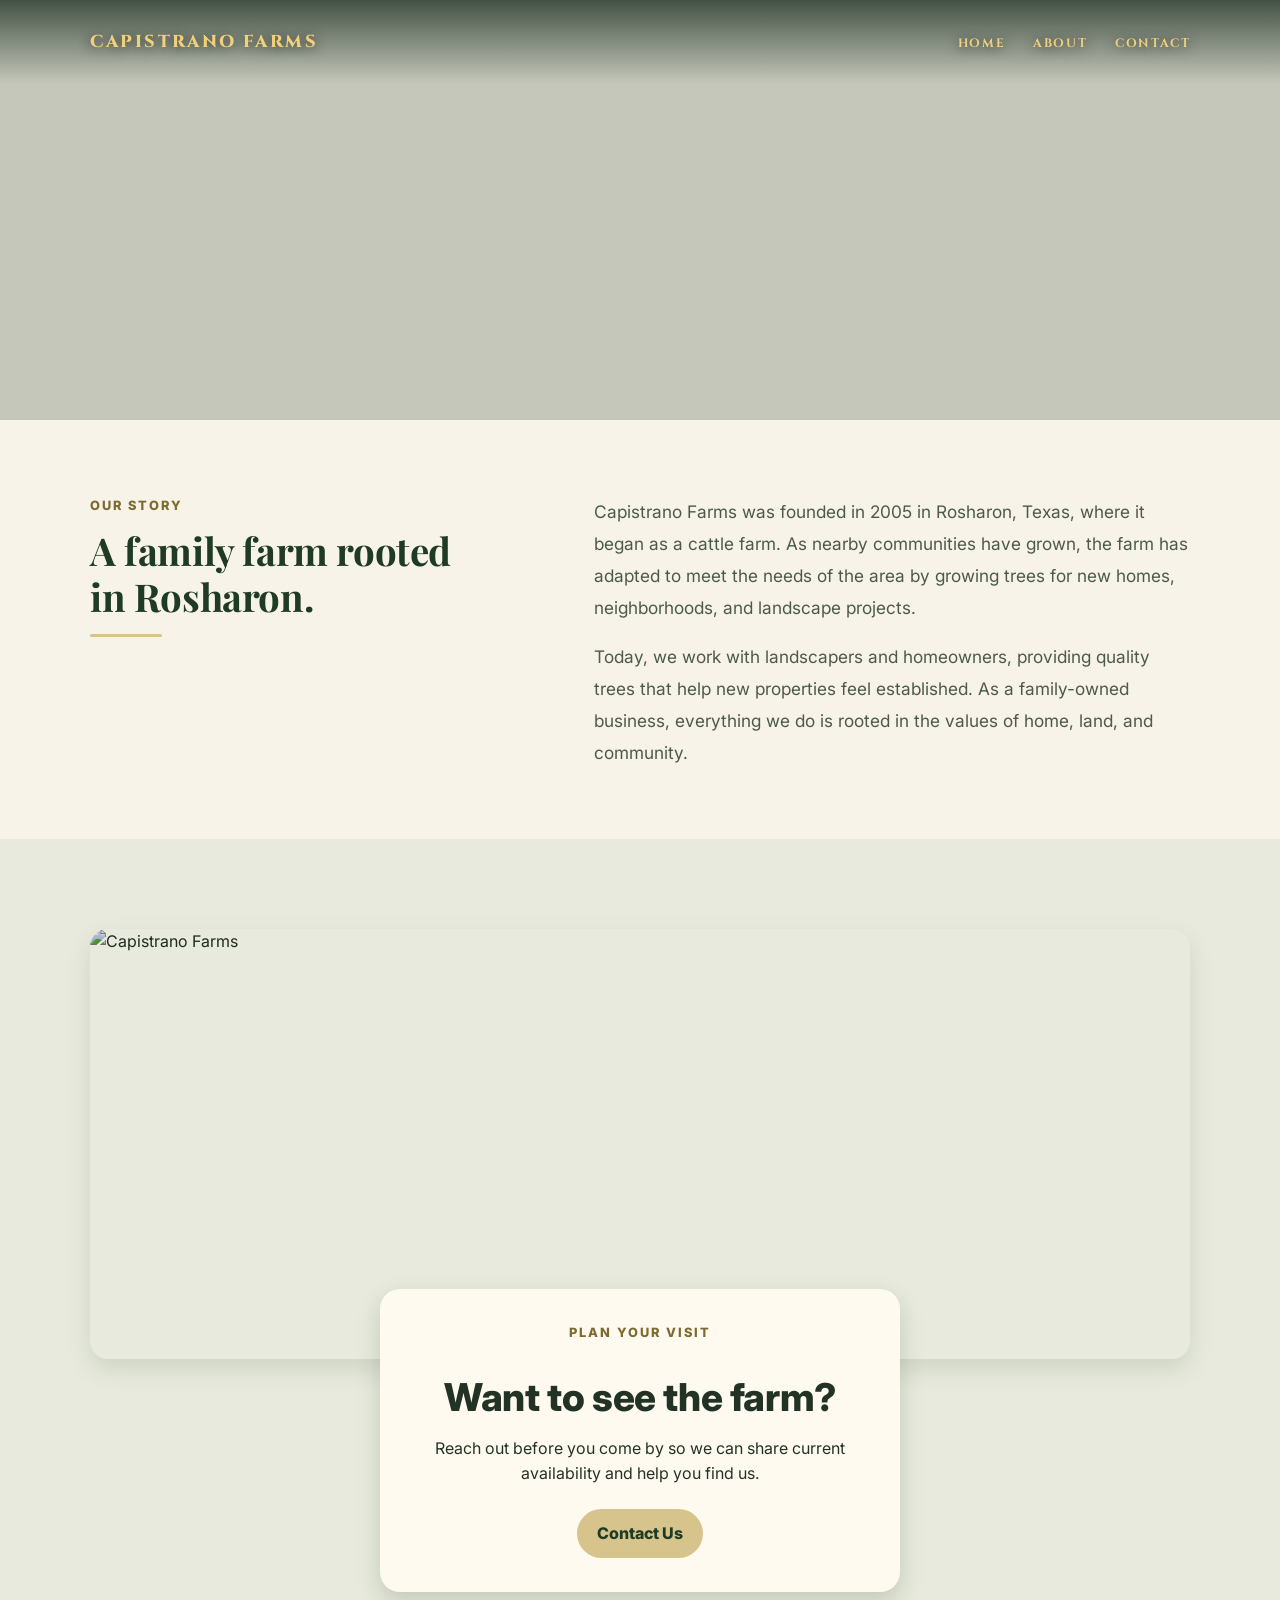
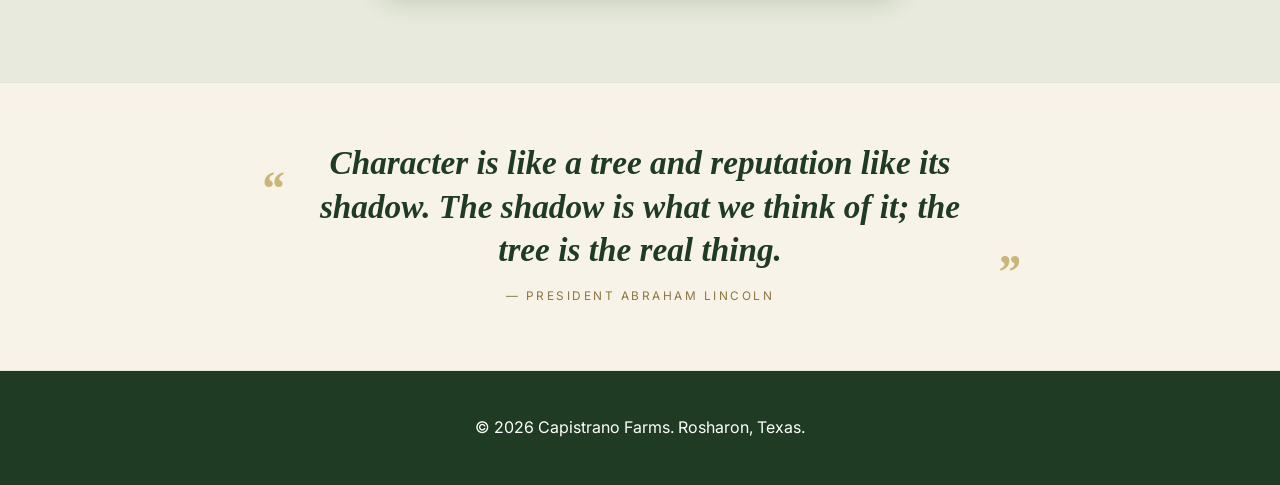
==== commit 5dab8500: "changed quotes around and fixed mobil viewing" ====
--- a/about.html
+++ b/about.html
@@ -51,7 +51,7 @@
       </div>
     </section>
 
-    <section class="about-photo-cta">
+    <section class="about-photo-cta alt">
       <img src="assets/images/B&B.jpg" alt="Capistrano Farms" />
 
       <div class="about-cta-card">
@@ -65,6 +65,17 @@
       </div>
     </section>
 
+    <section class="quote-section">
+      <div class="quote-content">
+        <blockquote>
+          Character is like a tree and reputation like its shadow. The shadow is
+          what we think of it; the tree is the real thing.
+        </blockquote>
+
+        <p class="quote-author">— President Abraham Lincoln</p>
+      </div>
+    </section>
+
     <footer>
       <p>© 2026 Capistrano Farms. Rosharon, Texas.</p>
     </footer>
--- a/assets/css/style.css
+++ b/assets/css/style.css
@@ -52,6 +52,7 @@
   font-size: 1.08rem;
   font-weight: 800;
   letter-spacing: 2.4px;
+  white-space: nowrap;
   text-shadow: 0 2px 12px rgba(4, 18, 8, 0.78);
 }
 
@@ -70,6 +71,7 @@
   letter-spacing: 1.6px;
   font-weight: 700;
   font-size: 0.76rem;
+  white-space: nowrap;
   text-shadow: 0 2px 12px rgba(4, 18, 8, 0.78);
 }
 
@@ -210,13 +212,13 @@
 .quote-section blockquote::before {
   content: "“";
   left: 0;
-  top: 26%;
+  top: 18%;
 }
 
 .quote-section blockquote::after {
   content: "”";
   right: 0;
-  top: 72%;
+  top: 82%;
 }
 
 .quote-author {
@@ -511,10 +513,10 @@
 }
 
 .about-photo-cta {
-  max-width: 1100px;
-  margin: 10px auto 90px;
-  padding: 0 7%;
+  margin: 0;
+  padding: 90px 7%;
   position: relative;
+  background: #e7eadc;
 }
 
 .about-photo-cta img {
@@ -529,11 +531,11 @@
 
 .about-cta-card {
   max-width: 520px;
-  margin: -90px auto 0;
+  margin: -70px auto 0;
   position: relative;
   padding: 34px;
   background: #fffaf0;
-  border-radius: 18px;
+  border-radius: 20px;
   text-align: center;
   box-shadow: 0 10px 25px rgba(31, 59, 36, 0.18);
 }
@@ -620,26 +622,31 @@
 
 @media (max-width: 600px) {
   .site-header {
-    padding: 18px 5%;
-    gap: 10px;
+    flex-direction: column;
+    justify-content: flex-start;
+    align-items: center;
+    padding: 16px 5% 0;
+    gap: 11px;
   }
 
   .logo {
-    font-size: 0.9rem;
-    letter-spacing: 1.8px;
+    font-size: 0.78rem;
+    letter-spacing: 1.4px;
+    text-align: center;
   }
 
   nav {
     display: flex;
+    width: 100%;
     justify-content: center;
-    gap: 16px;
-    flex-wrap: wrap;
+    gap: 18px;
+    flex-wrap: nowrap;
   }
 
   nav a {
     margin: 0;
-    font-size: 0.72rem;
-    letter-spacing: 1px;
+    font-size: 0.66rem;
+    letter-spacing: 0.8px;
   }
 
   .hero {
